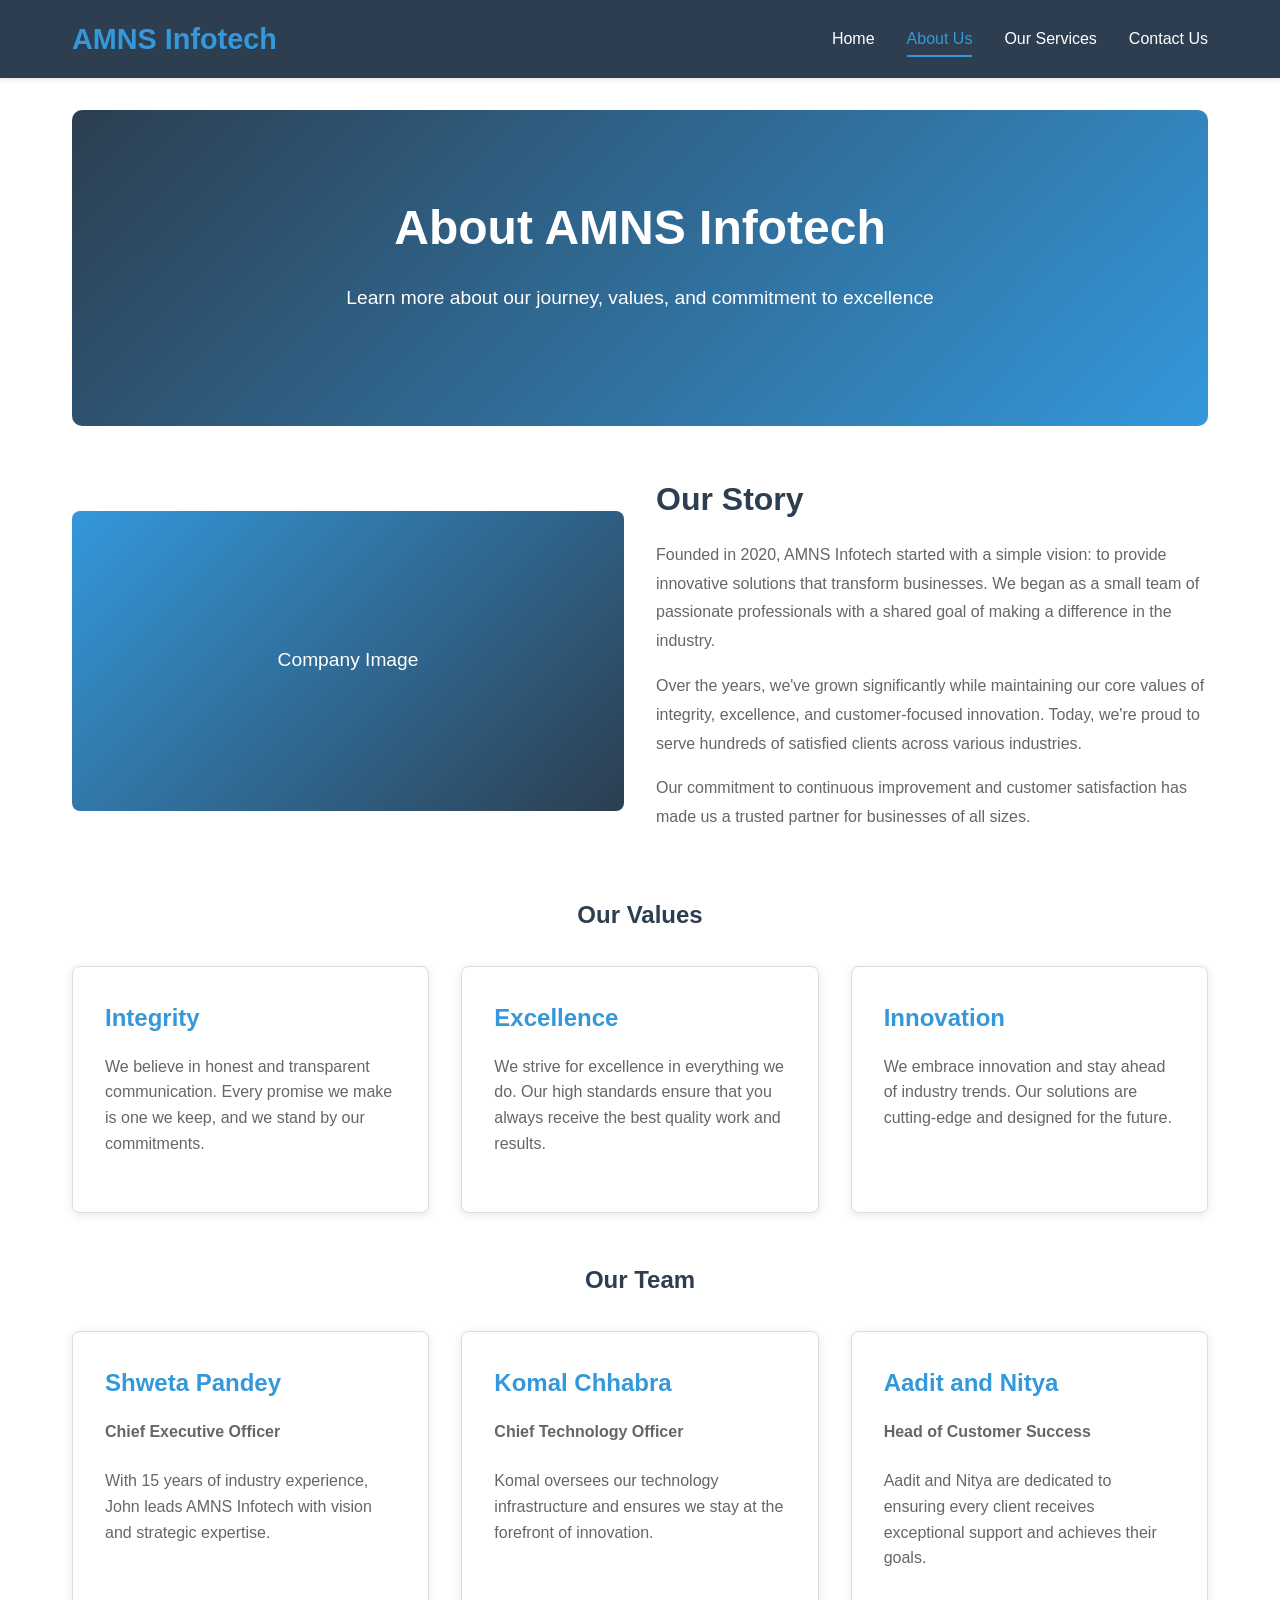
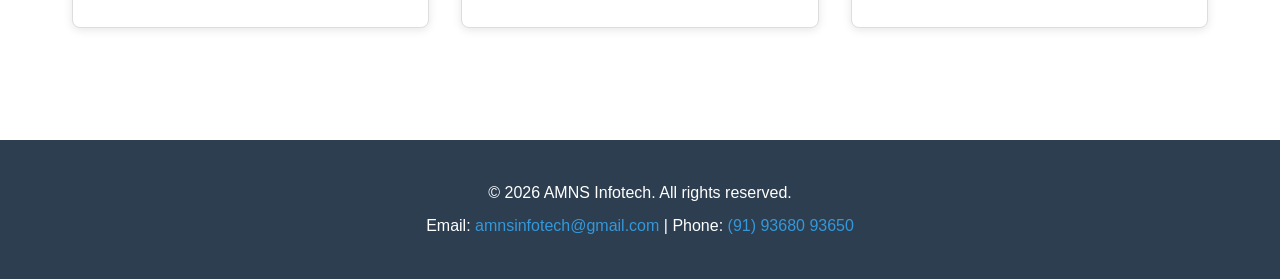
==== about.html @ 9a3332d9 "moved files to root folder" ====
<!DOCTYPE html>
<html lang="en">
<head>
    <meta charset="UTF-8">
    <meta name="viewport" content="width=device-width, initial-scale=1.0">
    <title>About Us - AMNS Infotech</title>
    <link rel="stylesheet" href="css/styles.css">
</head>
<body>
    <header>
        <nav>
            <div class="logo">AMNS Infotech</div>
            <ul class="nav-links">
                <li><a href="index.html">Home</a></li>
                <li><a href="about.html" class="active">About Us</a></li>
                <li><a href="services.html">Our Services</a></li>
                <li><a href="contact.html">Contact Us</a></li>
            </ul>
            <div class="hamburger">
                <span></span>
                <span></span>
                <span></span>
            </div>
        </nav>
    </header>

    <main>
        <section class="hero">
            <h1>About AMNS Infotech</h1>
            <p>Learn more about our journey, values, and commitment to excellence</p>
        </section>

        <section>
            <div class="about-container">
                <div class="about-image">
                    <div>Company Image</div>
                </div>
                <div class="about-content">
                    <h2>Our Story</h2>
                    <p>Founded in 2020, AMNS Infotech started with a simple vision: to provide innovative solutions that transform businesses. We began as a small team of passionate professionals with a shared goal of making a difference in the industry.</p>
                    <p>Over the years, we've grown significantly while maintaining our core values of integrity, excellence, and customer-focused innovation. Today, we're proud to serve hundreds of satisfied clients across various industries.</p>
                    <p>Our commitment to continuous improvement and customer satisfaction has made us a trusted partner for businesses of all sizes.</p>
                </div>
            </div>
        </section>

        <section style="margin-top: 3rem;">
            <h2 style="text-align: center; color: var(--primary-color); margin-bottom: 2rem;">Our Values</h2>
            <div class="cards-grid">
                <div class="card">
                    <h3>Integrity</h3>
                    <p>We believe in honest and transparent communication. Every promise we make is one we keep, and we stand by our commitments.</p>
                </div>
                <div class="card">
                    <h3>Excellence</h3>
                    <p>We strive for excellence in everything we do. Our high standards ensure that you always receive the best quality work and results.</p>
                </div>
                <div class="card">
                    <h3>Innovation</h3>
                    <p>We embrace innovation and stay ahead of industry trends. Our solutions are cutting-edge and designed for the future.</p>
                </div>
            </div>
        </section>

        <section style="margin-top: 3rem;">
            <h2 style="text-align: center; color: var(--primary-color); margin-bottom: 2rem;">Our Team</h2>
            <div class="cards-grid">
                <div class="card">
                    <h3>Shweta Pandey</h3>
                    <p><strong>Chief Executive Officer</strong></p>
                    <p>With 15 years of industry experience, John leads AMNS Infotech with vision and strategic expertise.</p>
                </div>
                <div class="card">
                    <h3>Komal Chhabra</h3>
                    <p><strong>Chief Technology Officer</strong></p>
                    <p>Komal oversees our technology infrastructure and ensures we stay at the forefront of innovation.</p>
                </div>
                <div class="card">
                    <h3>Aadit and Nitya</h3>
                    <p><strong>Head of Customer Success</strong></p>
                    <p>Aadit and Nitya are dedicated to ensuring every client receives exceptional support and achieves their goals.</p>
                </div>
            </div>
        </section>

        <!--
        <section style="margin-top: 3rem; background-color: var(--light-bg); padding: 2rem; border-radius: 8px;">
            <h2 style="text-align: center; color: var(--primary-color); margin-bottom: 2rem;">By The Numbers</h2>
            <div class="cards-grid">
                <div class="card" style="background-color: var(--white); text-align: center;">
                    <h3 style="font-size: 2.5rem; color: var(--secondary-color);">50+</h3>
                    <p>Satisfied Clients</p>
                </div>
                <div class="card" style="background-color: var(--white); text-align: center;">
                    <h3 style="font-size: 2.5rem; color: var(--secondary-color);">100+</h3>
                    <p>Projects Completed</p>
                </div>
                <div class="card" style="background-color: var(--white); text-align: center;">
                    <h3 style="font-size: 2.5rem; color: var(--secondary-color);">30+</h3>
                    <p>Team Members</p>
                </div>
            </div>
        </section>
        -->
    </main>

    <footer>
        <p>&copy; 2026 AMNS Infotech. All rights reserved.</p>
        <p>Email: <a href="mailto:amnsinfotech@gmail.com">amnsinfotech@gmail.com</a> | Phone: <a href="tel:+919368093650">(91) 93680 93650</a></p>
    </footer>

    <script src="js/script.js"></script>
</body>
</html>
---- css/styles.css ----
* {
    margin: 0;
    padding: 0;
    box-sizing: border-box;
}

:root {
    --primary-color: #2c3e50;
    --secondary-color: #3498db;
    --accent-color: #e74c3c;
    --text-color: #333;
    --light-bg: #ecf0f1;
    --white: #fff;
}

body {
    font-family: 'Segoe UI', Tahoma, Geneva, Verdana, sans-serif;
    line-height: 1.6;
    color: var(--text-color);
    background-color: var(--white);
}

/* Header and Navigation */
header {
    background-color: var(--primary-color);
    color: var(--white);
    padding: 1rem 0;
    box-shadow: 0 2px 5px rgba(0, 0, 0, 0.1);
    position: sticky;
    top: 0;
    z-index: 1000;
}

nav {
    max-width: 1200px;
    margin: 0 auto;
    display: flex;
    justify-content: space-between;
    align-items: center;
    padding: 0 2rem;
}

.logo {
    font-size: 1.8rem;
    font-weight: bold;
    color: var(--secondary-color);
}

.nav-links {
    list-style: none;
    display: flex;
    gap: 2rem;
}

.nav-links a {
    color: var(--white);
    text-decoration: none;
    transition: color 0.3s ease;
    font-weight: 500;
}

.nav-links a:hover {
    color: var(--secondary-color);
}

.nav-links a.active {
    color: var(--secondary-color);
    border-bottom: 2px solid var(--secondary-color);
    padding-bottom: 0.5rem;
}

.hamburger {
    display: none;
    flex-direction: column;
    cursor: pointer;
    gap: 5px;
}

.hamburger span {
    width: 25px;
    height: 3px;
    background-color: var(--white);
    border-radius: 2px;
    transition: all 0.3s ease;
}

/* Main Content */
main {
    max-width: 1200px;
    margin: 0 auto;
    padding: 2rem;
    min-height: calc(100vh - 200px);
}

/* Hero Section */
.hero {
    background: linear-gradient(135deg, var(--primary-color), var(--secondary-color));
    color: var(--white);
    padding: 5rem 2rem;
    text-align: center;
    border-radius: 10px;
    margin-bottom: 3rem;
}

.hero h1 {
    font-size: 3rem;
    margin-bottom: 1rem;
}

.hero p {
    font-size: 1.2rem;
    margin-bottom: 2rem;
}

.btn {
    display: inline-block;
    padding: 0.8rem 2rem;
    background-color: var(--accent-color);
    color: var(--white);
    text-decoration: none;
    border-radius: 5px;
    transition: background-color 0.3s ease;
    border: none;
    cursor: pointer;
    font-size: 1rem;
}

.btn:hover {
    background-color: #c0392b;
}

.btn-secondary {
    background-color: var(--secondary-color);
}

.btn-secondary:hover {
    background-color: #2980b9;
}

/* Cards Grid */
.cards-grid {
    display: grid;
    grid-template-columns: repeat(auto-fit, minmax(300px, 1fr));
    gap: 2rem;
    margin: 2rem 0;
}

.card {
    background-color: var(--white);
    border: 1px solid #ddd;
    border-radius: 8px;
    padding: 2rem;
    box-shadow: 0 2px 10px rgba(0, 0, 0, 0.1);
    transition: transform 0.3s ease, box-shadow 0.3s ease;
}

.card:hover {
    transform: translateY(-5px);
    box-shadow: 0 5px 20px rgba(0, 0, 0, 0.15);
}

.card h3 {
    color: var(--secondary-color);
    margin-bottom: 1rem;
    font-size: 1.5rem;
}

.card p {
    color: #666;
    margin-bottom: 1.5rem;
}

/* About Section */
.about-container {
    display: grid;
    grid-template-columns: 1fr 1fr;
    gap: 2rem;
    align-items: center;
}

.about-image {
    width: 100%;
    height: 300px;
    background: linear-gradient(135deg, var(--secondary-color), var(--primary-color));
    border-radius: 8px;
    display: flex;
    align-items: center;
    justify-content: center;
    color: var(--white);
    font-size: 1.2rem;
}

.about-content h2 {
    color: var(--primary-color);
    margin-bottom: 1rem;
    font-size: 2rem;
}

.about-content p {
    margin-bottom: 1rem;
    color: #666;
    line-height: 1.8;
}

/* Contact Form */
.form-group {
    margin-bottom: 1.5rem;
}

.form-group label {
    display: block;
    margin-bottom: 0.5rem;
    color: var(--primary-color);
    font-weight: 500;
}

.form-group input,
.form-group textarea {
    width: 100%;
    padding: 0.8rem;
    border: 1px solid #ddd;
    border-radius: 5px;
    font-family: inherit;
    font-size: 1rem;
    transition: border-color 0.3s ease;
}

.form-group input:focus,
.form-group textarea:focus {
    outline: none;
    border-color: var(--secondary-color);
    box-shadow: 0 0 5px rgba(52, 152, 219, 0.3);
}

.form-group textarea {
    resize: vertical;
    min-height: 150px;
}

.contact-container {
    display: grid;
    justify-items: center;
}

.contact-info-wrapper {
    width: min(100%, 900px);
}

.contact-info {
    background: linear-gradient(135deg, #f8fbff 0%, #eef5ff 100%);
    padding: 2rem;
    border-radius: 16px;
    box-shadow: 0 12px 30px rgba(15, 23, 42, 0.08);
    border: 1px solid #dce8f7;
}

.contact-info h3 {
    color: var(--primary-color);
    margin-bottom: 1.5rem;
    font-size: 1.5rem;
}

.contact-info-grid {
    display: grid;
    grid-template-columns: repeat(2, minmax(0, 1fr));
    gap: 1rem;
}

.contact-item {
    background: #ffffff;
    padding: 1rem 1.25rem;
    border-radius: 12px;
    border: 1px solid #e3ebf5;
    box-shadow: 0 4px 10px rgba(15, 23, 42, 0.04);
    text-align: left;
}

.contact-item strong {
    display: block;
    color: var(--primary-color);
    margin-bottom: 0.4rem;
    font-size: 1rem;
}

.contact-item p {
    margin: 0;
    color: #475569;
    line-height: 1.6;
}

.contact-item a {
    color: var(--primary-color);
    text-decoration: none;
}

.contact-item a:hover {
    text-decoration: underline;
}

.contact-social {
    margin-top: 1.25rem;
    display: flex;
    justify-content: center;
    flex-wrap: wrap;
    gap: 0.75rem;
}

.contact-social a {
    background-color: var(--primary-color);
    color: var(--white);
    padding: 0.6rem 1rem;
    border-radius: 999px;
    text-decoration: none;
    transition: background-color 0.3s ease;
}

.contact-social a:hover {
    background-color: var(--secondary-color);
}

/* Footer */
footer {
    background-color: var(--primary-color);
    color: var(--white);
    text-align: center;
    padding: 2rem;
    margin-top: 3rem;
}

footer p {
    margin: 0.5rem 0;
}

footer a {
    color: var(--secondary-color);
    text-decoration: none;
}

footer a:hover {
    text-decoration: underline;
}

/* Responsive Design */
@media (max-width: 768px) {
    .nav-links {
        display: none;
        position: absolute;
        top: 60px;
        left: 0;
        right: 0;
        background-color: var(--primary-color);
        flex-direction: column;
        gap: 0;
        padding: 1rem 0;
    }

    .nav-links.active {
        display: flex;
    }

    .nav-links li {
        padding: 1rem 2rem;
        border-bottom: 1px solid rgba(255, 255, 255, 0.1);
    }

    .nav-links a {
        display: block;
    }

    .hamburger {
        display: flex;
    }

    .hamburger.active span:nth-child(1) {
        transform: rotate(45deg) translate(8px, 8px);
    }

    .hamburger.active span:nth-child(2) {
        opacity: 0;
    }

    .hamburger.active span:nth-child(3) {
        transform: rotate(-45deg) translate(7px, -7px);
    }

    .hero h1 {
        font-size: 2rem;
    }

    .hero p {
        font-size: 1rem;
    }

    main {
        padding: 1rem;
    }

    .about-container,
    .contact-container {
        grid-template-columns: 1fr;
    }

    .about-image {
        order: -1;
    }
}

@media (max-width: 480px) {
    nav {
        padding: 0 1rem;
    }

    .logo {
        font-size: 1.4rem;
    }

    .hero {
        padding: 3rem 1rem;
    }

    .hero h1 {
        font-size: 1.5rem;
    }

    .hero p {
        font-size: 0.9rem;
    }

    main {
        padding: 1rem 0.5rem;
    }

    .cards-grid {
        grid-template-columns: 1fr;
        gap: 1.5rem;
    }

    .card {
        padding: 1.5rem;
    }

    .btn {
        padding: 0.6rem 1.5rem;
        font-size: 0.9rem;
    }
}
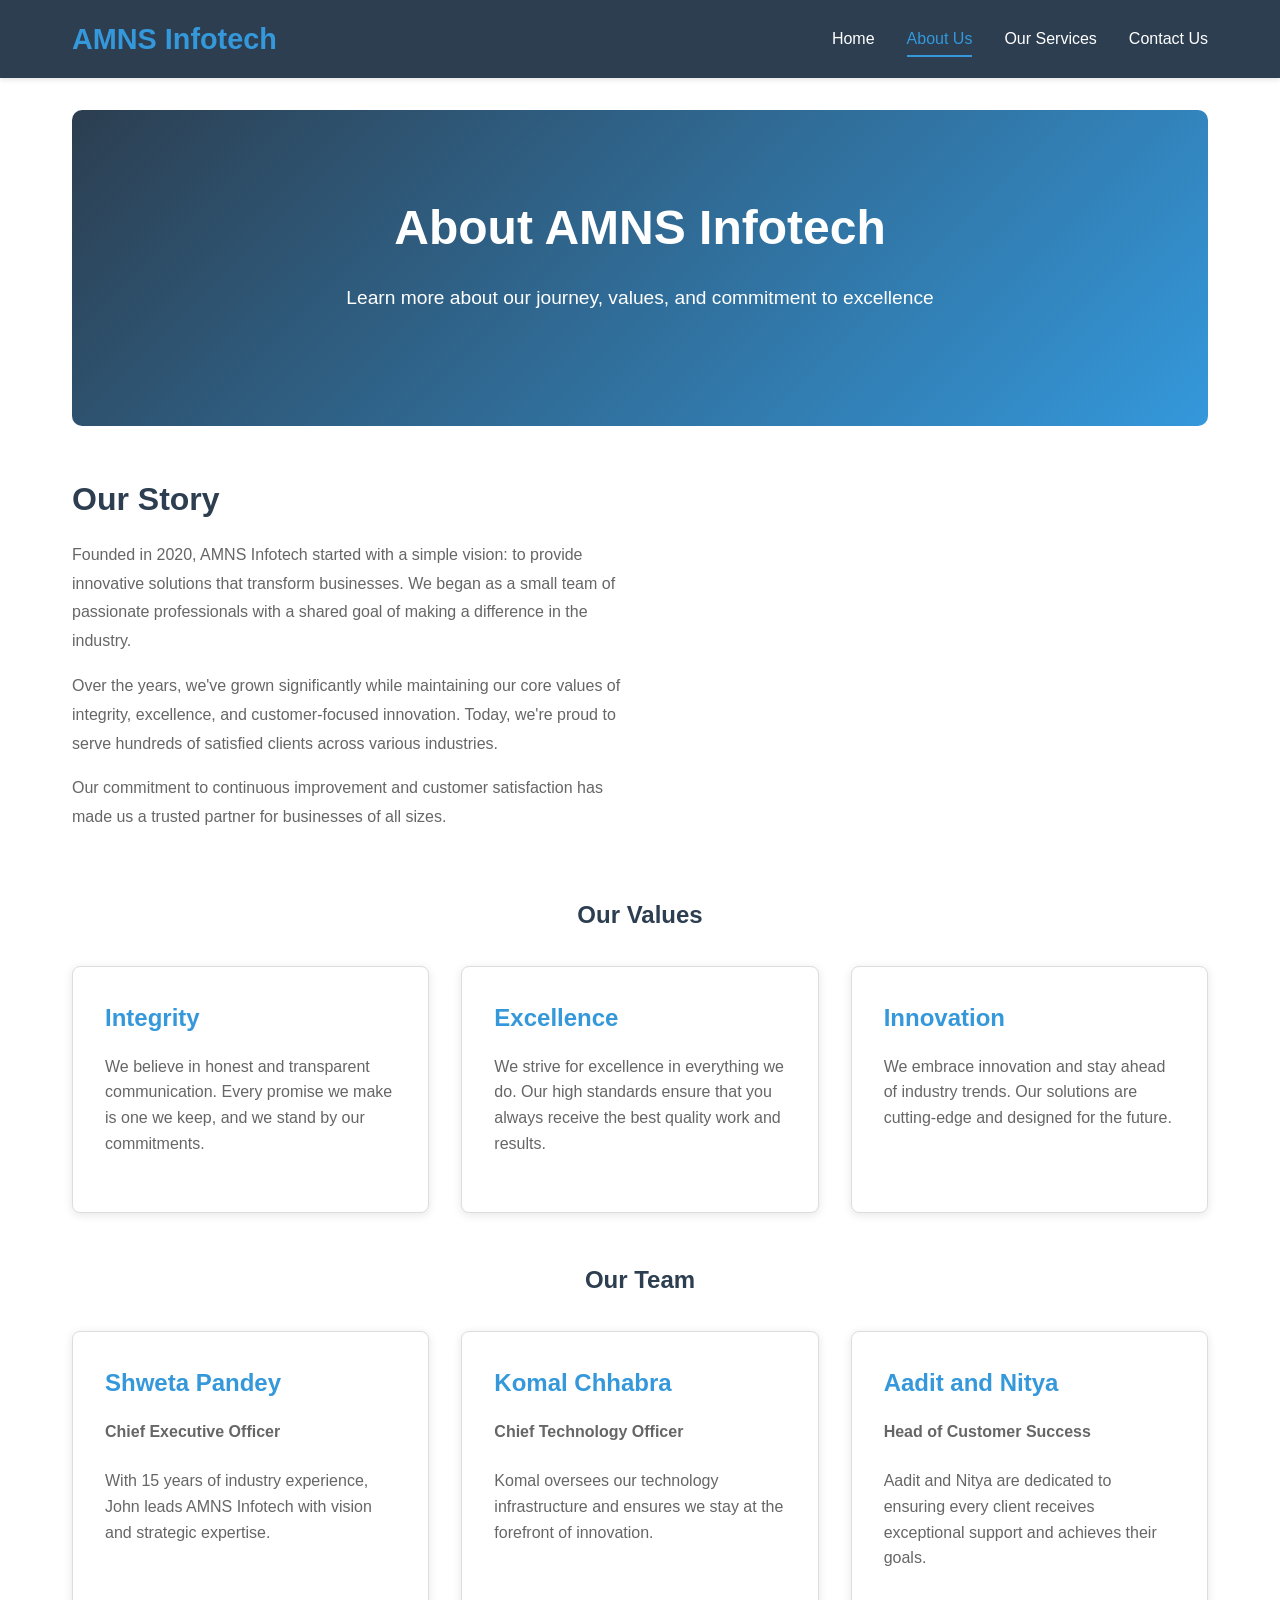
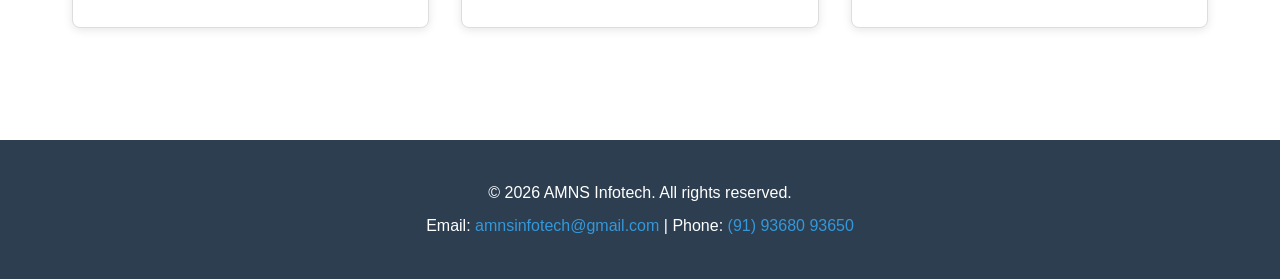
==== commit 7c3ddf27: "removed place holder for our company image section" ====
--- a/about.html
+++ b/about.html
@@ -31,10 +31,7 @@
         </section>
 
         <section>
-            <div class="about-container">
-                <div class="about-image">
-                    <div>Company Image</div>
-                </div>
+            <div class="about-container single-column">
                 <div class="about-content">
                     <h2>Our Story</h2>
                     <p>Founded in 2020, AMNS Infotech started with a simple vision: to provide innovative solutions that transform businesses. We began as a small team of passionate professionals with a shared goal of making a difference in the industry.</p>
